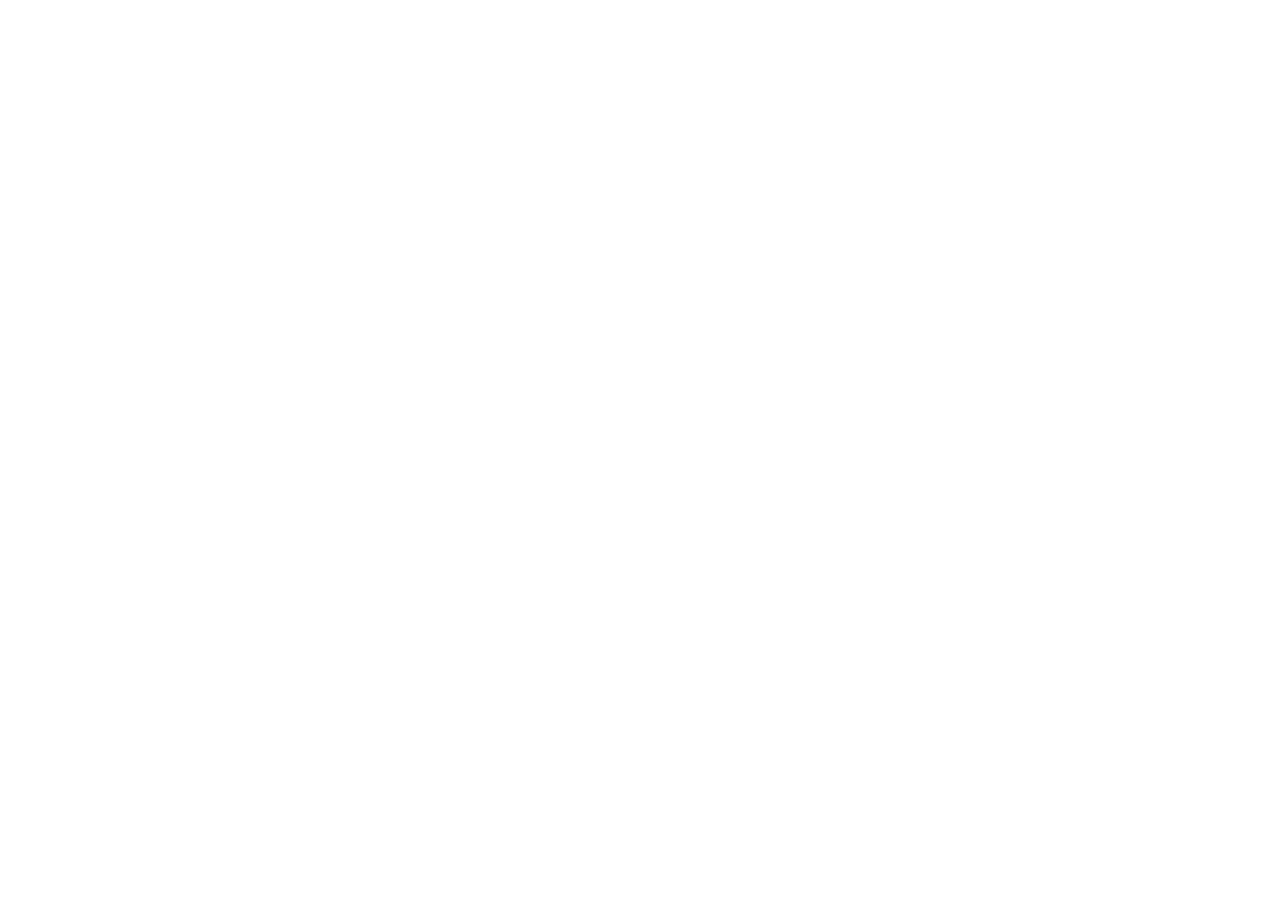
==== index.html @ 58652799 "Initial starting app template" ====
<!doctype html>

<html lang="en">
<head>
    <meta charset="utf-8">

    <title>Grass Roots</title>
    <meta name="description" content="Grass Roots' home page">
    <meta name="author" content="SitePoint">

    <link rel="stylesheet" href="css/styles.css?v=1.0">

</head>

<body>

    <section id = "main-background">


    </section>


<script src="js/scripts.js"></script>
</body>
</html>
---- css/styles.css ----
#main-background {


}
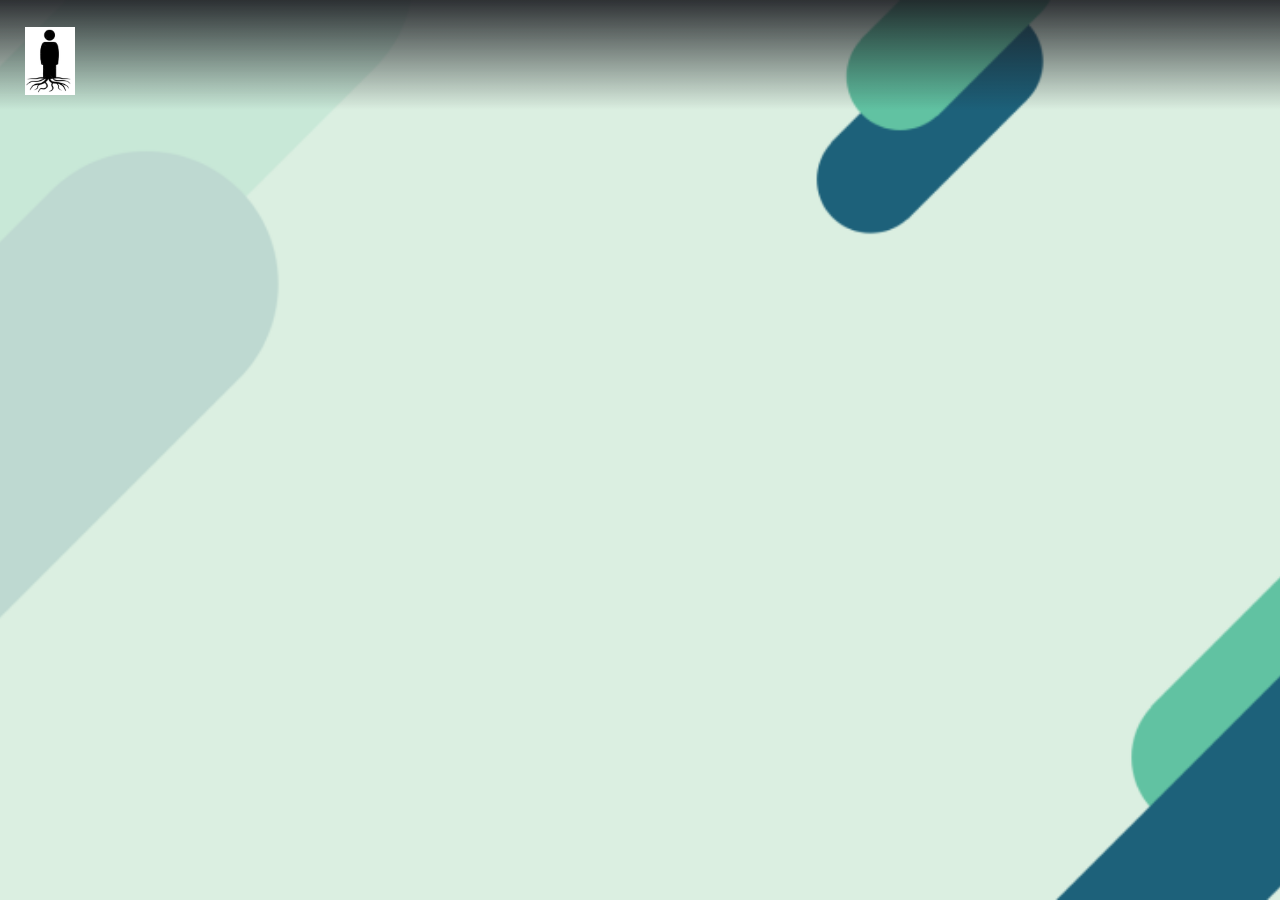
==== commit 30c5133f: "Added images for front page" ====
--- a/index.html
+++ b/index.html
@@ -9,12 +9,21 @@
     <meta name="author" content="SitePoint">
 
     <link rel="stylesheet" href="css/styles.css?v=1.0">
+    <link rel="stylesheet" href="css/nav-bar.css?v=1.0">
 
 </head>
 
 <body>
 
     <section id = "main-background">
+        <div id = "navigation" #nav>
+            <nav>
+                <h1><img src="./images/logo.png" alt="" height = "auto" width = "50"></h1>
+
+
+
+            </nav>
+        </div>
 
 
     </section>
--- a/css/styles.css
+++ b/css/styles.css
@@ -1,4 +1,18 @@
-#main-background {
+html, body {
+    height: 100%;
+    width: 100%;
+    margin: 0;
+    padding: 0;
+}
 
 
+#main-background {
+    height: 100%;
+    width: 100%;
+    background-image: url("../images/main-background.png");
+    background-position: center;
+    background-repeat: no-repeat;
+    background-size: cover;
+    background-attachment: fixed;
+
 }
--- a/css/nav-bar.css
+++ b/css/nav-bar.css
@@ -0,0 +1,26 @@
+#navigation {
+    color: #ffffff;
+    height: 110px;
+    background-image: linear-gradient( rgba(27,28,33, 0.9), rgba(27,28,33, 0));
+    //background-color: #fff;
+    width: 100%;
+    position: fixed;
+    z-index: 99;
+    transition: 0.4s;
+    animation: fadeIn 5s;
+}
+
+nav {
+    height: 100%;
+    width: 1230px;
+    margin: auto;
+    padding: 10px 0;
+    display : flex;
+    justify-content: space-between;
+    align-items: center;
+
+}
+
+h1 {
+    cursor: pointer;
+}
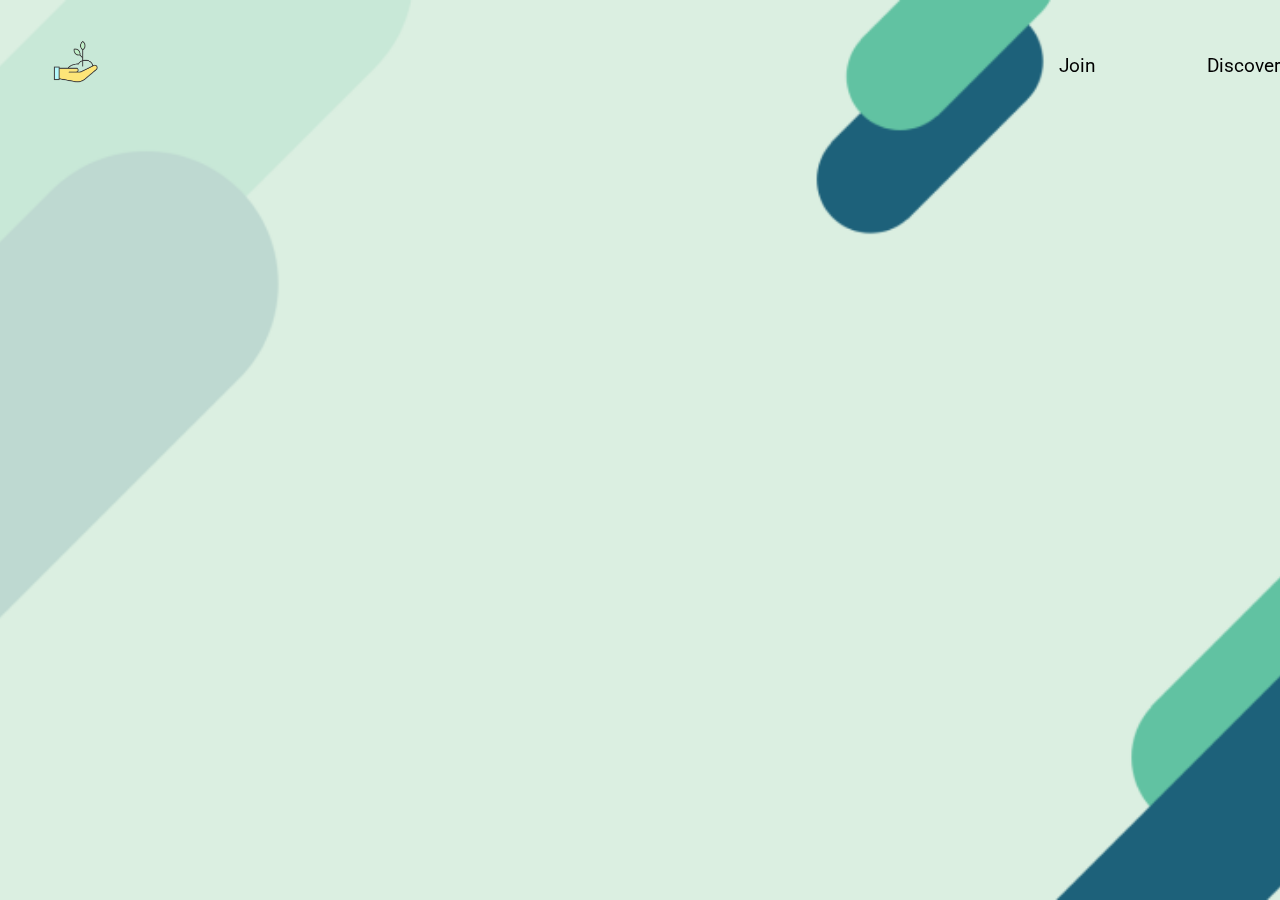
==== commit 99997fbe: "completed the nav bar and front page" ====
--- a/index.html
+++ b/index.html
@@ -10,20 +10,26 @@
 
     <link rel="stylesheet" href="css/styles.css?v=1.0">
     <link rel="stylesheet" href="css/nav-bar.css?v=1.0">
+    <link href="https://fonts.googleapis.com/css2?family=Roboto&display=swap" rel="stylesheet">
 
 </head>
 
 <body>
 
     <section id = "main-background">
-        <div id = "navigation" #nav>
+        <div id = "navigation">
             <nav>
                 <h1><img src="./images/logo.png" alt="" height = "auto" width = "50"></h1>
 
-
+                <div id = "navigation-inner">
+                    <p>Join</p>
+                    <p>Discover</p>
+                </div>
 
             </nav>
         </div>
+
+
 
 
     </section>
--- a/css/styles.css
+++ b/css/styles.css
@@ -1,8 +1,23 @@
+/*
+    **color schema darkest to brightest
+    rgb(29, 97, 122)
+    rgb(97, 194, 162)
+    rgb(190, 217, 209)
+    rgb(200, 232, 215)
+    rgb(219, 239, 225)
+
+*/
+
+
 html, body {
     height: 100%;
     width: 100%;
     margin: 0;
     padding: 0;
+}
+
+body {
+    font-family: 'Roboto', sans-serif;
 }
 
 
--- a/css/nav-bar.css
+++ b/css/nav-bar.css
@@ -1,8 +1,8 @@
 #navigation {
     color: #ffffff;
     height: 110px;
-    background-image: linear-gradient( rgba(27,28,33, 0.9), rgba(27,28,33, 0));
-    //background-color: #fff;
+    //background-image: linear-gradient( rgba(219, 239, 225, 0.9), rgba(219, 239, 225, 0));
+    //background-color: rgba(219, 239, 225, 1);
     width: 100%;
     position: fixed;
     z-index: 99;
@@ -14,13 +14,32 @@
     height: 100%;
     width: 1230px;
     margin: auto;
-    padding: 10px 0;
+    padding: 10px 50px;
     display : flex;
     justify-content: space-between;
     align-items: center;
-
 }
 
 h1 {
     cursor: pointer;
 }
+
+#navigation-inner{
+    display : flex;
+    justify-content: space-between;
+    align-items: center;
+    height: 60px;
+    width: 18%;
+}
+
+p {
+    color: #000;
+    font-size: 1.2rem;
+}
+
+p:hover {
+    color: grey;
+    cursor: pointer;
+}
+
+
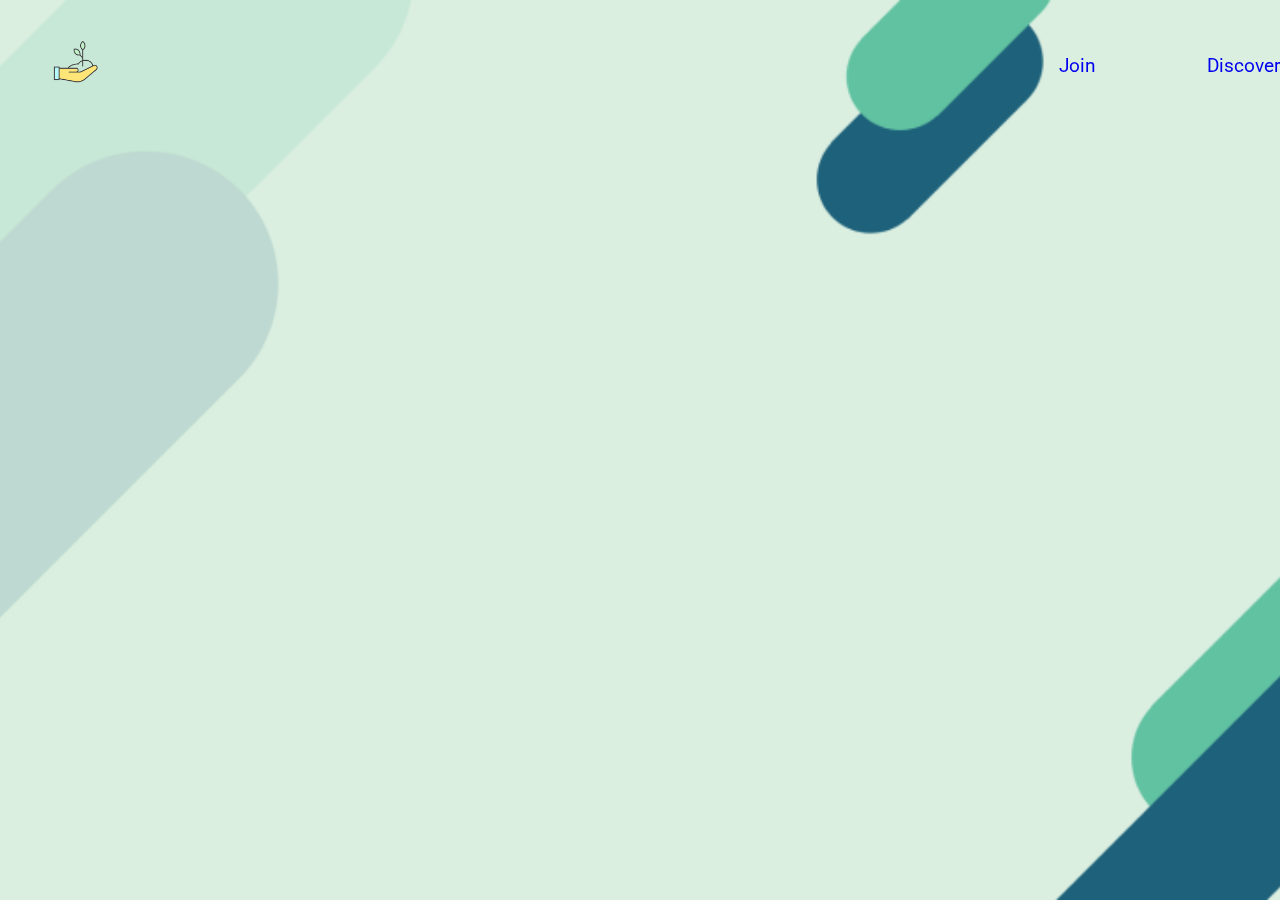
==== commit 85c7d7d2: "Completed sign up page" ====
--- a/index.html
+++ b/index.html
@@ -15,22 +15,19 @@
 </head>
 
 <body>
+    <div id = "navigation">
+        <nav>
+            <h1><img src="./images/logo.png" alt="" height = "auto" width = "50"></h1>
+
+            <div id = "navigation-inner">
+                <p><a href="html_pages/signup.html">Join</a></p>
+                <p><a href="index.html">Discover</a></p>
+            </div>
+
+        </nav>
+    </div>
 
     <section id = "main-background">
-        <div id = "navigation">
-            <nav>
-                <h1><img src="./images/logo.png" alt="" height = "auto" width = "50"></h1>
-
-                <div id = "navigation-inner">
-                    <p>Join</p>
-                    <p>Discover</p>
-                </div>
-
-            </nav>
-        </div>
-
-
-
 
     </section>
 
--- a/css/styles.css
+++ b/css/styles.css
@@ -20,6 +20,10 @@
     font-family: 'Roboto', sans-serif;
 }
 
+a {
+    text-decoration: none;
+}
+
 
 #main-background {
     height: 100%;
@@ -31,3 +35,40 @@
     background-attachment: fixed;
 
 }
+
+#form-container {
+    height: auto;
+    width: 400px;
+}
+
+.centre-page {
+    display: flex;
+    justify-content: center;
+    align-items: center;
+}
+
+.container {
+    text-align: center;
+}
+
+.container h1 {
+    font-size: 2rem;
+}
+
+.container h3, .container label {
+    font-size: 1.3rem;
+}
+
+.container input {
+    padding: 5px;
+}
+
+.container table {
+    margin: auto;
+}
+
+
+
+
+
+
--- a/css/nav-bar.css
+++ b/css/nav-bar.css
@@ -42,4 +42,9 @@
     cursor: pointer;
 }
 
+#logo-text {
+    font-size: 0.8rem;
+    color: #000;
+}
 
+
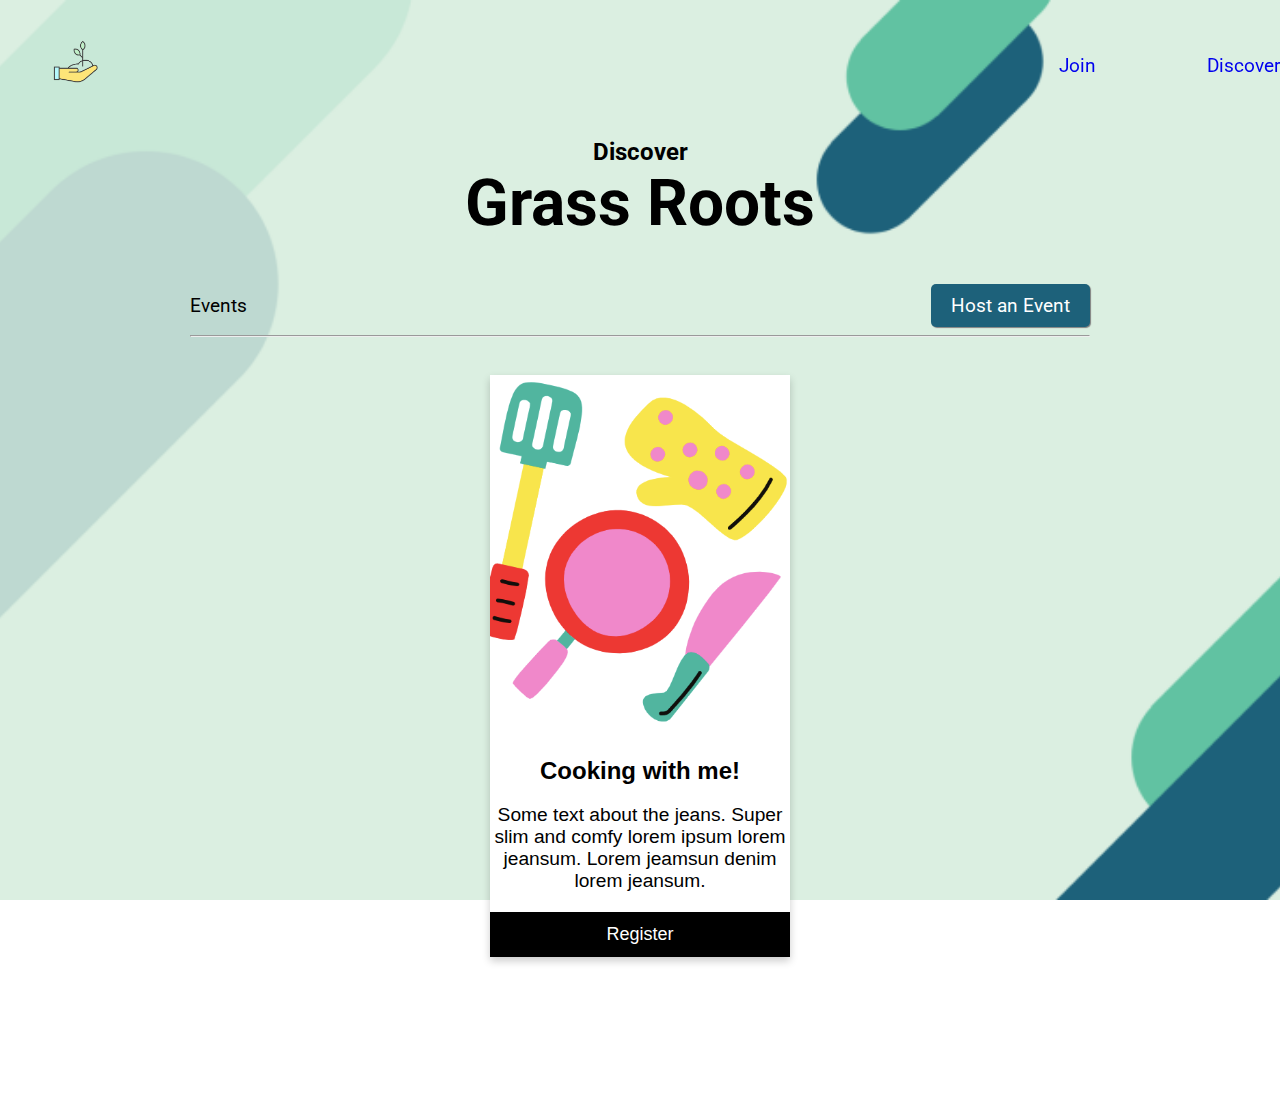
==== commit 3b95fb45: "Completed a poc for the discover page" ====
--- a/index.html
+++ b/index.html
@@ -27,7 +27,34 @@
         </nav>
     </div>
 
-    <section id = "main-background">
+    <section id = "main-background" class = "centre-page">
+
+        <div id = "discover-container">
+
+            <h3>Discover</h3>
+            <h1>Grass Roots</h1>
+
+
+            <div class = "title__">
+                <p>Events</p>
+                <div class = "button navy_blue"><p style = "color: #fff">Host an Event</p></div>
+            </div>
+            <hr>
+
+            <div id = "card-grid">
+                <div class="card">
+                    <img src="./images/cooking.png" alt="Denim Jeans" style="width:100%">
+                    <h3>Cooking with me!</h3>
+                    <p>Some text about the jeans. Super slim and comfy lorem ipsum lorem jeansum. Lorem jeamsun denim lorem jeansum.</p>
+                    <p><button>Register</button></p>
+                </div>
+
+            </div>
+
+
+
+
+        </div>
 
     </section>
 
--- a/css/styles.css
+++ b/css/styles.css
@@ -1,12 +1,4 @@
-/*
-    **color schema darkest to brightest
-    rgb(29, 97, 122)
-    rgb(97, 194, 162)
-    rgb(190, 217, 209)
-    rgb(200, 232, 215)
-    rgb(219, 239, 225)
 
-*/
 
 
 html, body {
@@ -33,18 +25,34 @@
     background-repeat: no-repeat;
     background-size: cover;
     background-attachment: fixed;
+    padding: 110px 0px;
 
 }
+
+
+/* --------------General-------------------*/
+.centre-page {
+    display: flex;
+    justify-content: center;
+    align-items: center;
+}
+
+.button {
+    padding: 10px 20px;
+    border-radius: 5px;
+    box-shadow: 1px 1px 1px grey;
+    cursor: pointer;
+}
+
+.button:hover {
+    background-color: rgb(190, 217, 209);
+}
+
+/* -------------Reusable form-------------*/
 
 #form-container {
     height: auto;
     width: 400px;
-}
-
-.centre-page {
-    display: flex;
-    justify-content: center;
-    align-items: center;
 }
 
 .container {
@@ -67,8 +75,92 @@
     margin: auto;
 }
 
+/* ------------ Discover page styling ------------------*/
+
+#discover-container {
+    text-align: center;
+    width: 900px;
+    height: auto;
+    //background-color: white;
+}
+
+#discover-container h1 {
+    font-size: 4rem;
+    margin-top: 0;
+}
+
+#discover-container h3 {
+    font-size: 1.5rem;
+    margin-bottom: 0;
+}
+
+.title__ {
+    display: flex;
+    justify-content: space-between;
+    align-items: center;
+    width: 100%;
+
+}
+
+.title__ p {
+    margin: 0;
+}
+
+
+/*discover cards*/
+#card-grid {
+    width: 100%;
+    height: auto;
+    padding: 30px 0px;
+
+}
+
+.card {
+    box-shadow: 0 4px 8px 0 rgba(0, 0, 0, 0.2);
+    max-width: 300px;
+    margin: auto;
+    text-align: center;
+    font-family: arial;
+    background-color: #fff;
+}
+
+.price {
+    color: grey;
+    font-size: 22px;
+}
+
+.card button {
+    border: none;
+    outline: 0;
+    padding: 12px;
+    color: white;
+    background-color: #000;
+    text-align: center;
+    cursor: pointer;
+    width: 100%;
+    font-size: 18px;
+}
+
+.card button:hover {
+    opacity: 0.7;
+}
+
+/* ------------background colors---------------------*/
+
+/*
+    **color schema darkest to brightest
+    rgb(29, 97, 122)
+    rgb(97, 194, 162)
+    rgb(190, 217, 209)
+    rgb(200, 232, 215)
+    rgb(219, 239, 225)
+
+*/
+
+.navy_blue {
+    background-color: rgb(29, 97, 122);
+}
 
 
 
 
-
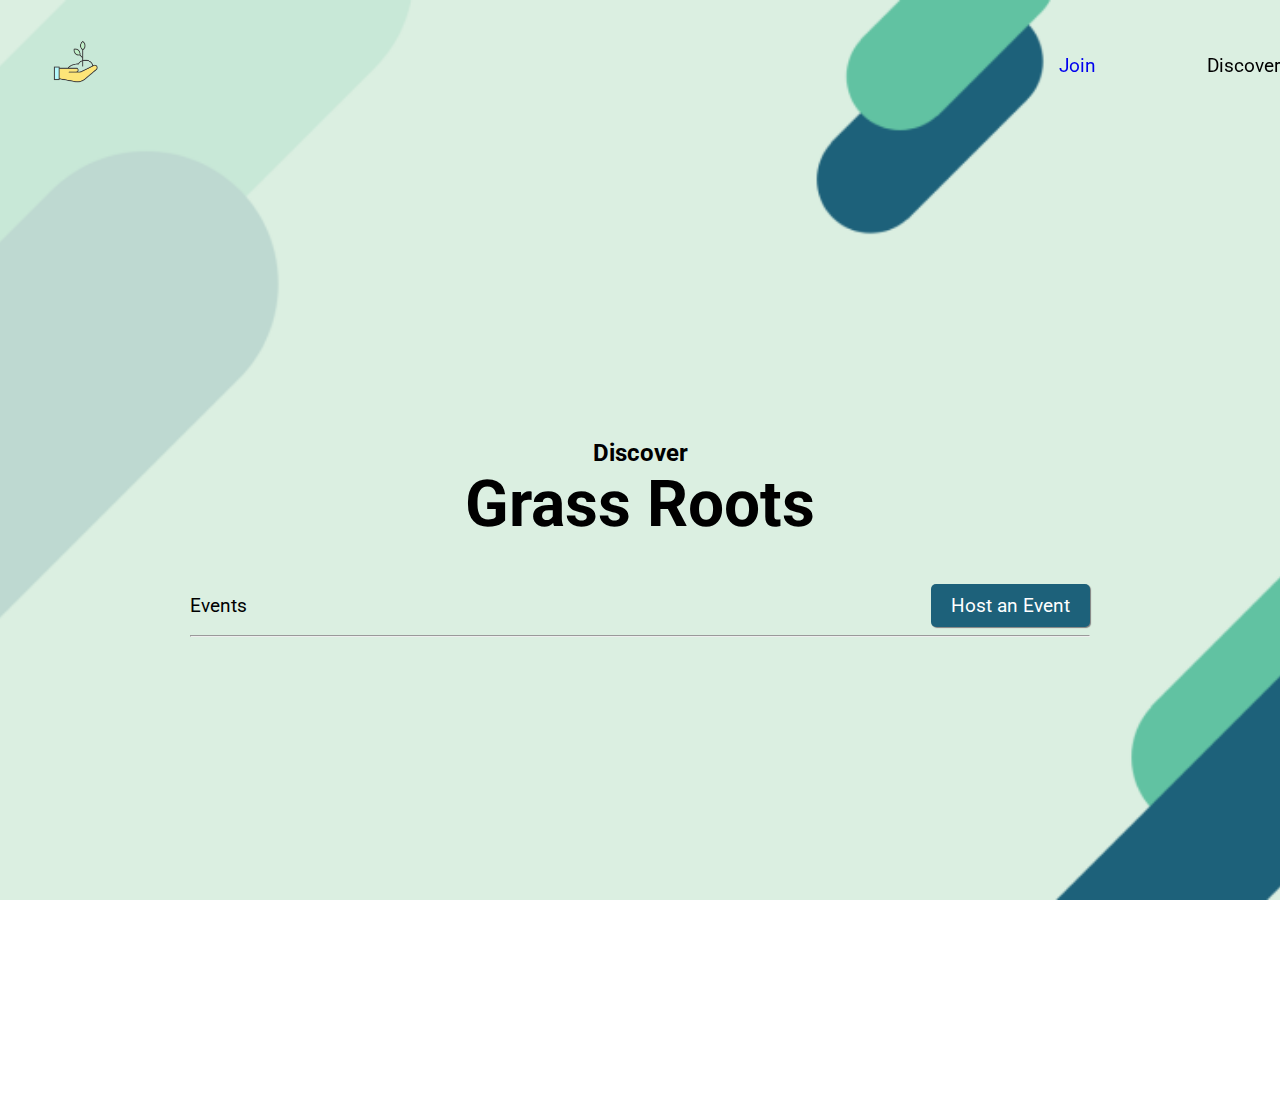
==== commit 4d40d22e: "Completed the add event form page" ====
--- a/index.html
+++ b/index.html
@@ -21,7 +21,7 @@
 
             <div id = "navigation-inner">
                 <p><a href="html_pages/signup.html">Join</a></p>
-                <p><a href="index.html">Discover</a></p>
+                <p id = "discover_tab">Discover</p>
             </div>
 
         </nav>
@@ -37,22 +37,14 @@
 
             <div class = "title__">
                 <p>Events</p>
-                <div class = "button navy_blue"><p style = "color: #fff">Host an Event</p></div>
+                <div class = "button navy_blue" onclick ="hostevent_form()"><p style = "color: #fff">Host an Event</p></div>
             </div>
             <hr>
 
             <div id = "card-grid">
-                <div class="card">
-                    <img src="./images/cooking.png" alt="Denim Jeans" style="width:100%">
-                    <h3>Cooking with me!</h3>
-                    <p>Some text about the jeans. Super slim and comfy lorem ipsum lorem jeansum. Lorem jeamsun denim lorem jeansum.</p>
-                    <p><button>Register</button></p>
-                </div>
+
 
             </div>
-
-
-
 
         </div>
 
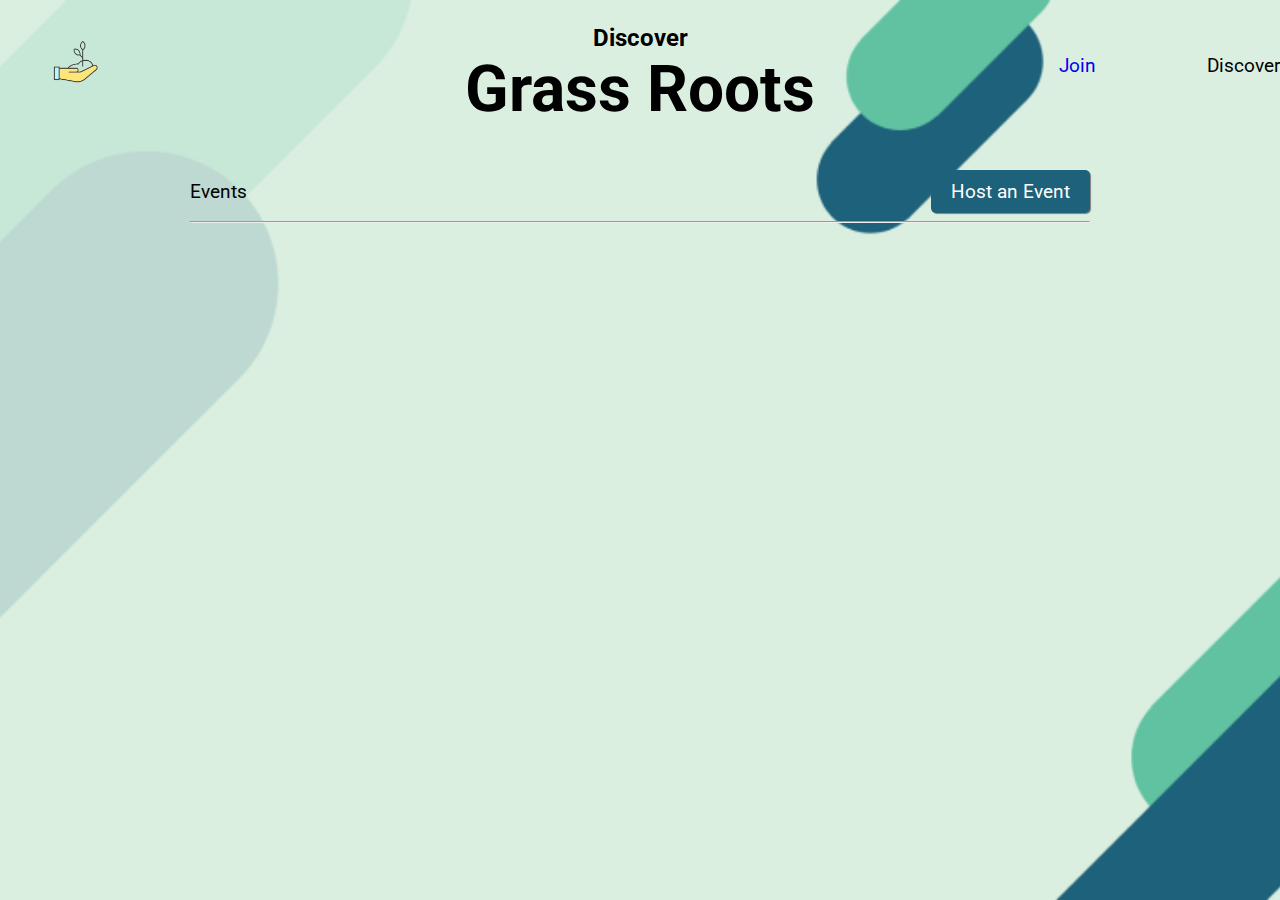
==== commit 606e8c1e: "Completed the discover page" ====
--- a/index.html
+++ b/index.html
@@ -27,7 +27,7 @@
         </nav>
     </div>
 
-    <section id = "main-background" class = "centre-page">
+    <section id = "main-background">
 
         <div id = "discover-container">
 
--- a/css/styles.css
+++ b/css/styles.css
@@ -25,7 +25,8 @@
     background-repeat: no-repeat;
     background-size: cover;
     background-attachment: fixed;
-    padding: 110px 0px;
+    padding: 0px 0px;
+    overflow-y: auto;
 
 }
 
@@ -80,8 +81,9 @@
 #discover-container {
     text-align: center;
     width: 900px;
-    height: auto;
+    height: 100%;
     //background-color: white;
+    margin: auto;
 }
 
 #discover-container h1 {
@@ -113,20 +115,42 @@
     height: auto;
     padding: 30px 0px;
 
+    display: flex;
+    flex-wrap: wrap;
+
 }
 
 .card {
     box-shadow: 0 4px 8px 0 rgba(0, 0, 0, 0.2);
-    max-width: 300px;
-    margin: auto;
+    width: 270px;
+    margin: 20px auto;
+    height: 485px;
     text-align: center;
     font-family: arial;
     background-color: #fff;
 }
 
-.price {
+.card_inner {
+    display: flex;
+    flex-direction: column;
+    justify-content: space-between;
+    height: 215px;
+    width: 100%;
+}
+
+.card img {
+    width: 100%;
+    height: 270px;
+    object-fit: cover;
+}
+
+.card p, .card h3 {
+    font-size: 0.9rem;
+    margin: 0;
+}
+
+.card .date {
     color: grey;
-    font-size: 22px;
 }
 
 .card button {
--- a/css/nav-bar.css
+++ b/css/nav-bar.css
@@ -4,7 +4,7 @@
     //background-image: linear-gradient( rgba(219, 239, 225, 0.9), rgba(219, 239, 225, 0));
     //background-color: rgba(219, 239, 225, 1);
     width: 100%;
-    position: fixed;
+    position: absolute;
     z-index: 99;
     transition: 0.4s;
     animation: fadeIn 5s;
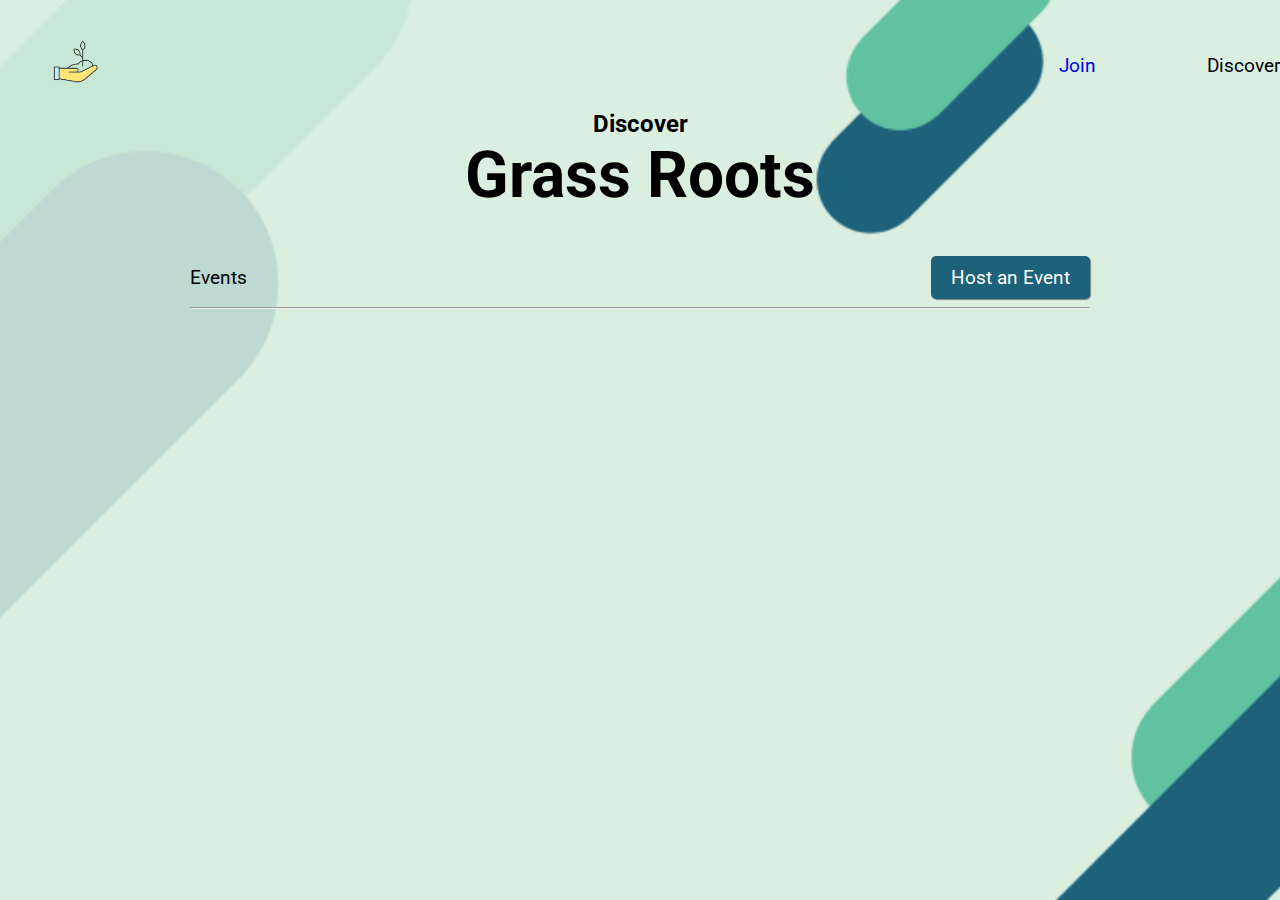
==== commit 34c2a04e: "Completed the discover page" ====
--- a/index.html
+++ b/index.html
@@ -14,7 +14,7 @@
 
 </head>
 
-<body>
+<body onload="getEvents()">
     <div id = "navigation">
         <nav>
             <h1><img src="./images/logo.png" alt="" height = "auto" width = "50"></h1>
@@ -51,6 +51,8 @@
     </section>
 
 
-<script src="js/scripts.js"></script>
+    <script src="js/scripts.js"></script>
+
+    <script src="js/index.js"></script>
 </body>
 </html>
--- a/css/styles.css
+++ b/css/styles.css
@@ -84,6 +84,7 @@
     height: 100%;
     //background-color: white;
     margin: auto;
+    margin-top: 110px;
 }
 
 #discover-container h1 {
